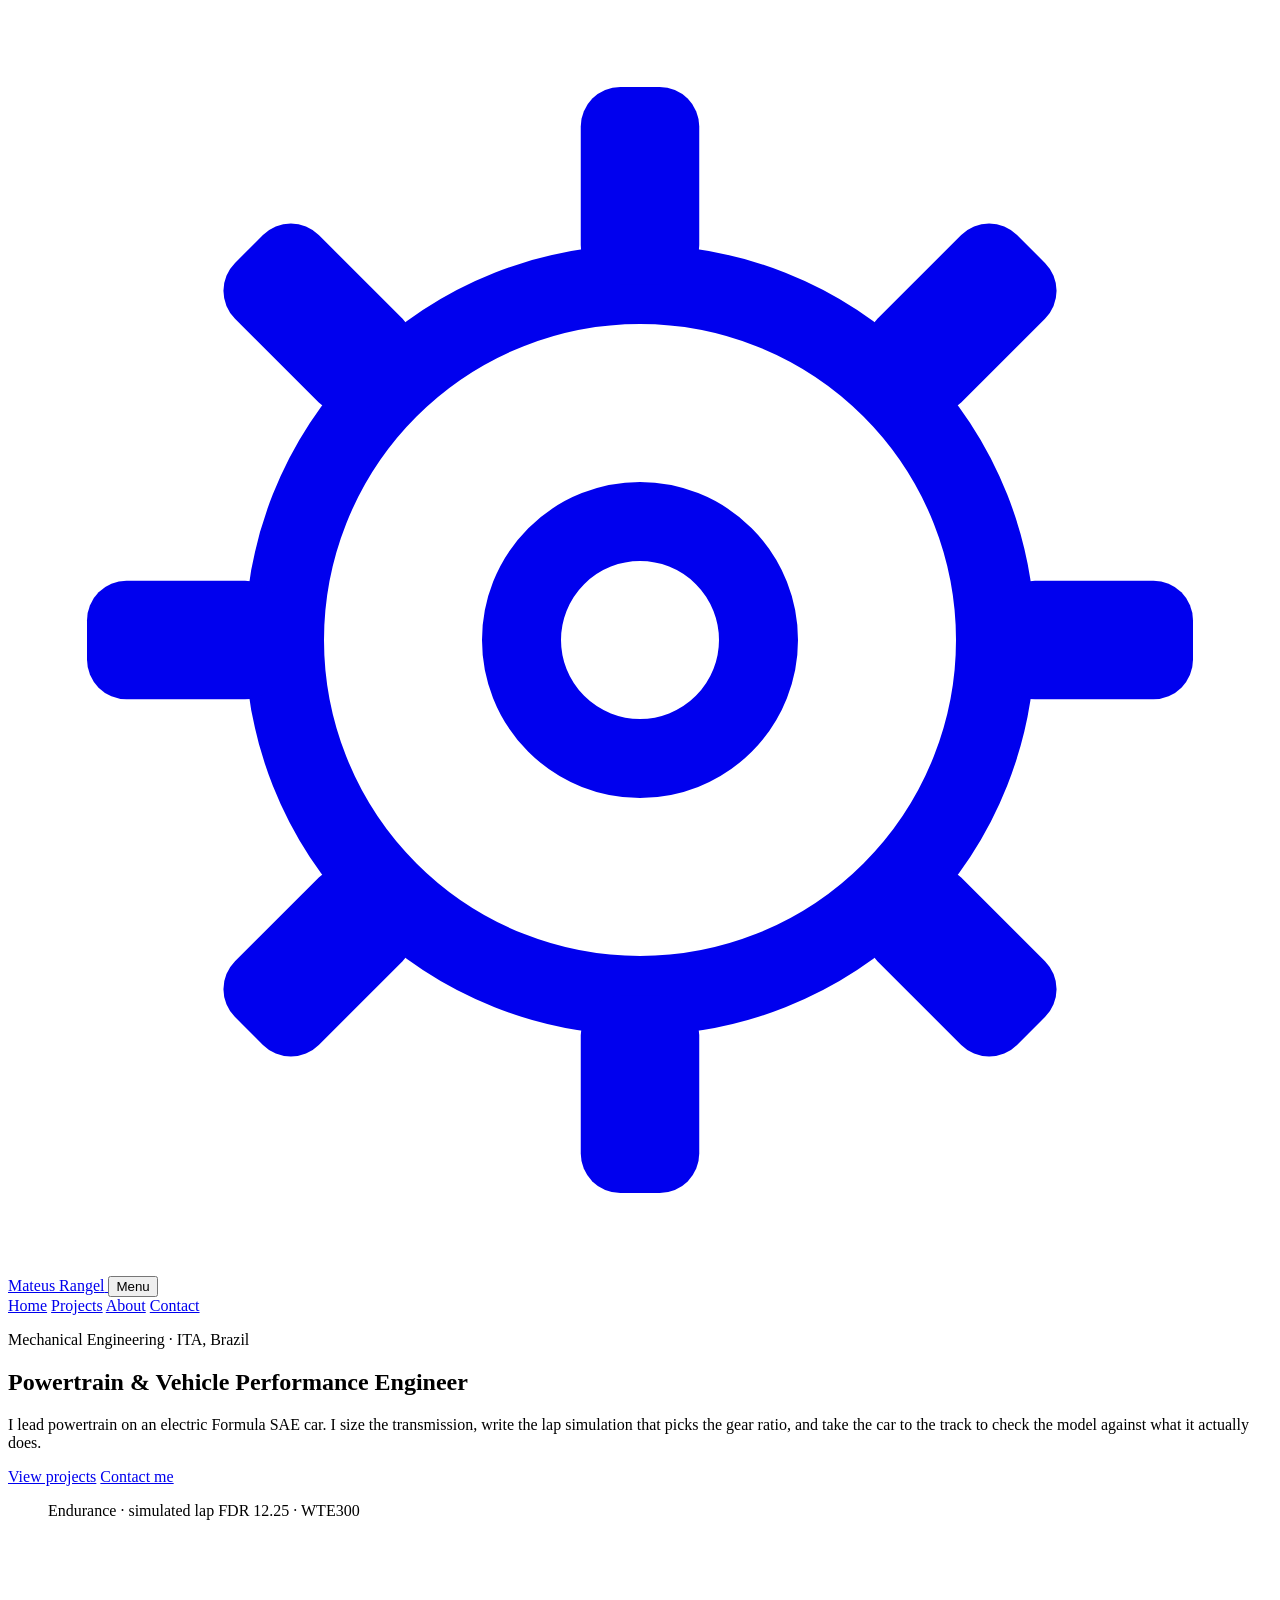
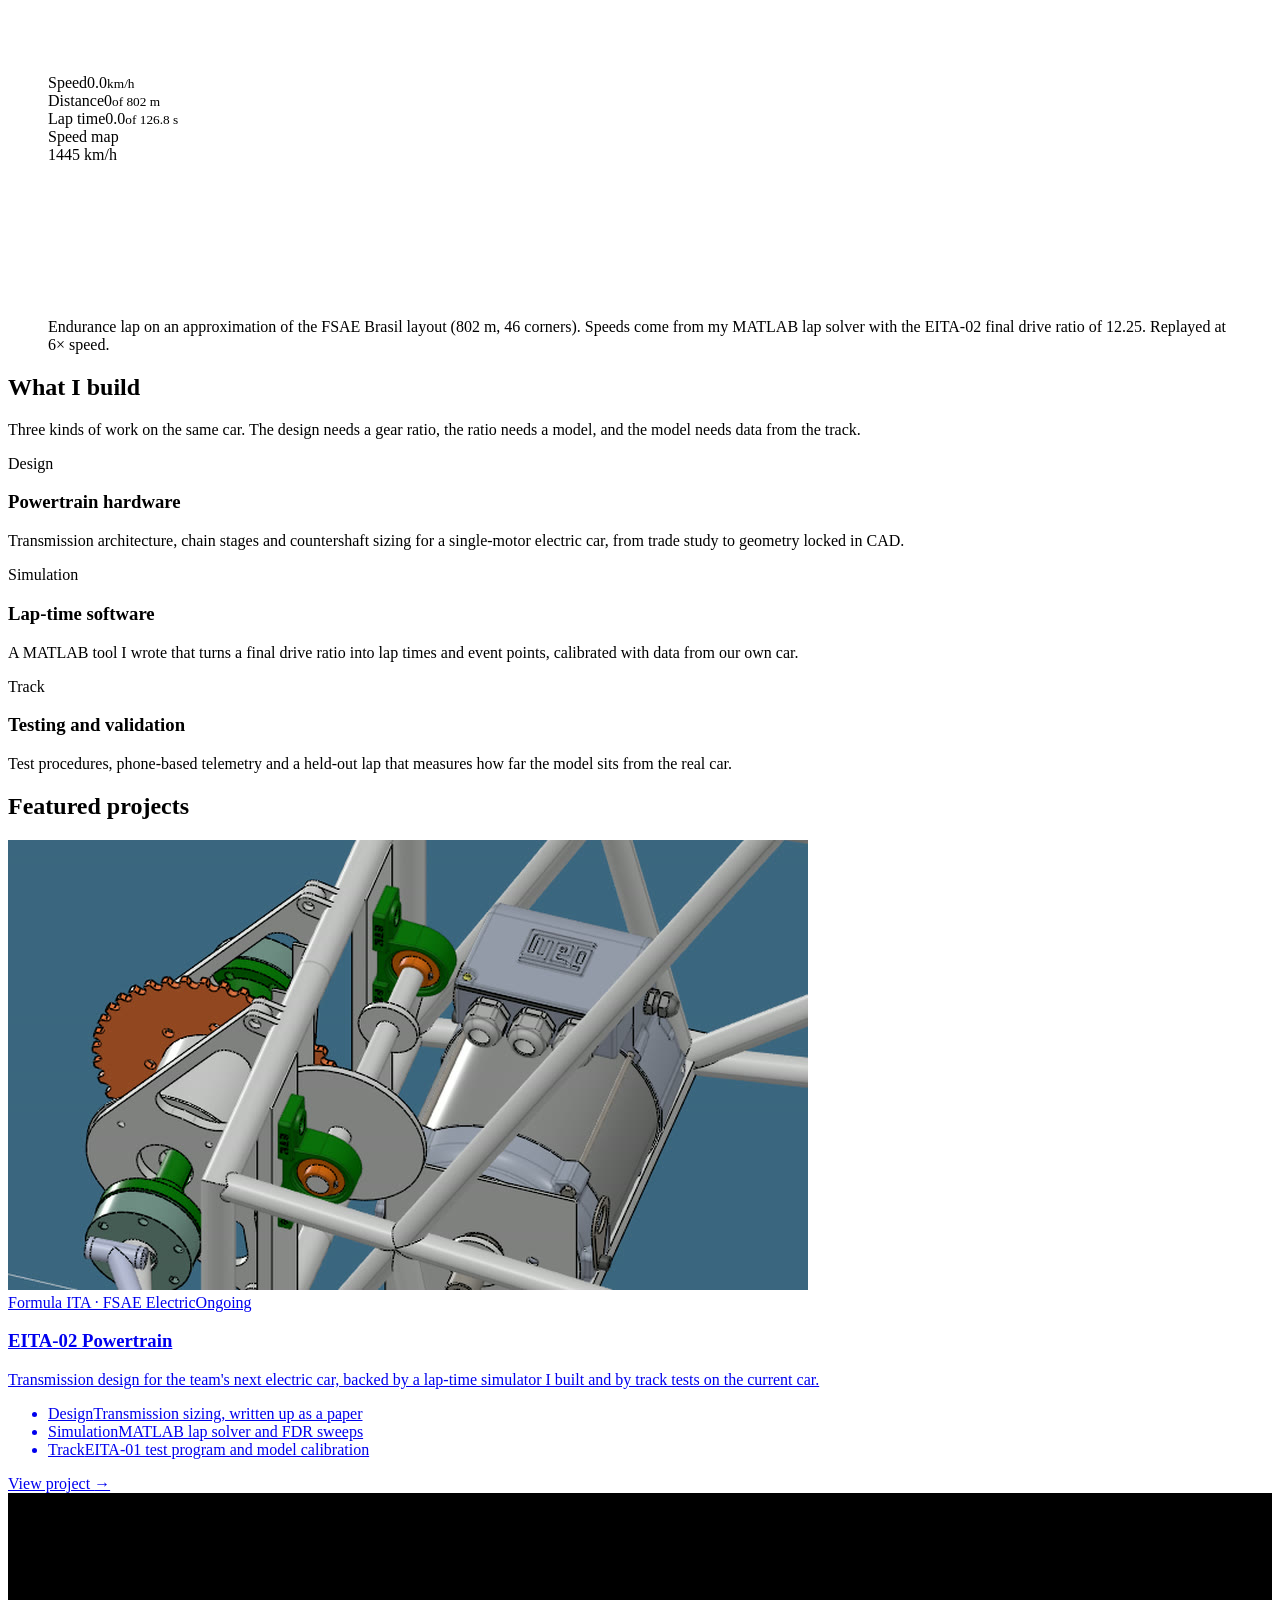
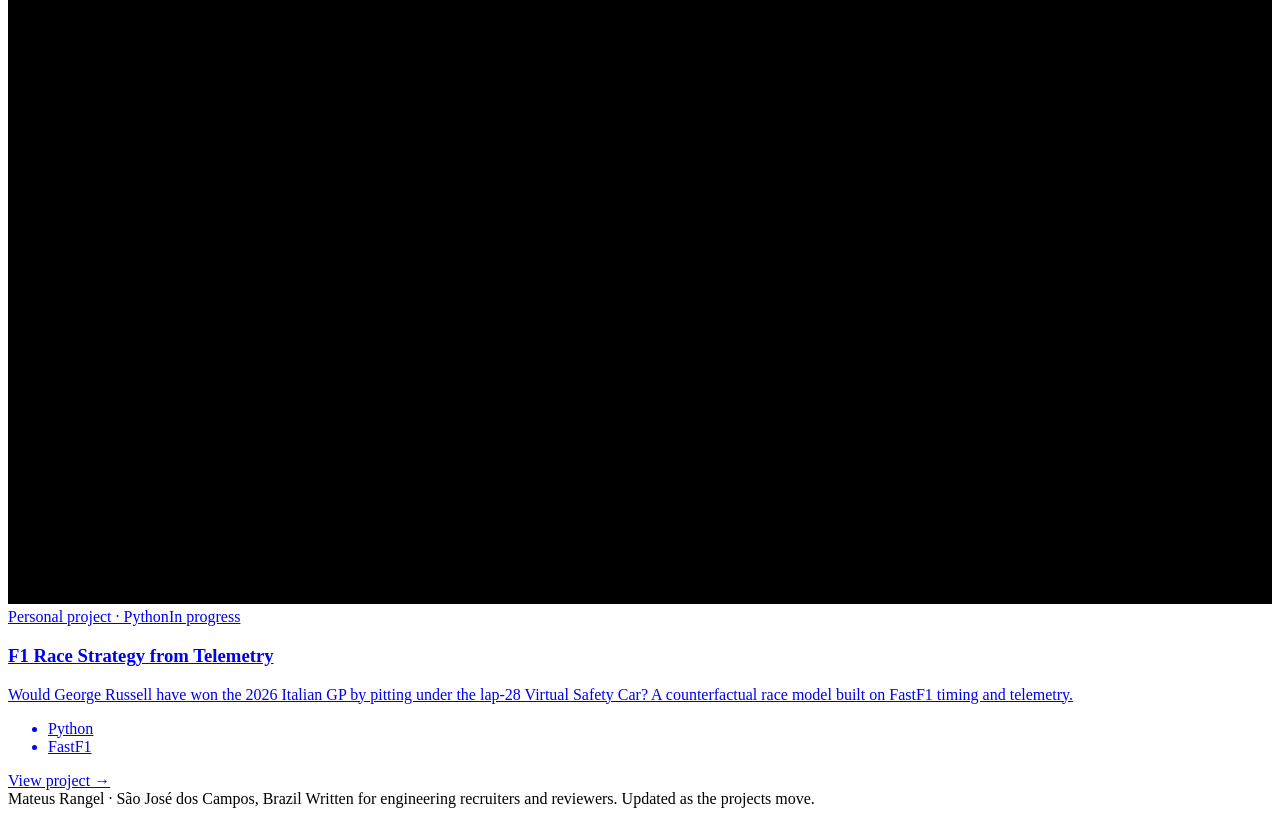
==== index.html @ b2bf868b "Atualiza foto do card do EITA-02 com o CAD de 10/10 Co-Authored-By: Claude Opus 5.5 <noreply@anthrop" ====
<!DOCTYPE html>
<html lang="en">
<head>
  <meta charset="UTF-8">
  <meta name="viewport" content="width=device-width, initial-scale=1, viewport-fit=cover">
  <title>Mateus Rangel Portfolio</title>
  <meta name="description" content="Mateus Rangel, mechanical engineering student at ITA. Powertrain design, lap-time simulation and track testing for Formula SAE Electric.">
  <link rel="preconnect" href="https://fonts.googleapis.com">
  <link rel="preconnect" href="https://fonts.gstatic.com" crossorigin>
  <link rel="stylesheet" href="https://fonts.googleapis.com/css2?family=Archivo:wdth,wght@100..125,400..800&family=JetBrains+Mono:wght@400;500&family=Source+Sans+3:wght@400;600&display=swap">
  <link rel="stylesheet" href="css/style.css">
</head>
<body>
  <header class="site-header">
    <div class="wrap nav">
      <a class="brand" href="index.html" data-nav>
        <svg viewBox="0 0 32 32" aria-hidden="true"><g fill="none" stroke="currentColor" stroke-width="2"><circle cx="16" cy="16" r="9"/><circle cx="16" cy="16" r="3"/></g><g fill="currentColor"><rect x="14.5" y="2" width="3" height="5" rx="1"/><rect x="14.5" y="25" width="3" height="5" rx="1"/><rect x="2" y="14.5" width="5" height="3" rx="1"/><rect x="25" y="14.5" width="5" height="3" rx="1"/><rect x="14.5" y="2" width="3" height="5" rx="1" transform="rotate(45 16 16)"/><rect x="14.5" y="25" width="3" height="5" rx="1" transform="rotate(45 16 16)"/><rect x="2" y="14.5" width="5" height="3" rx="1" transform="rotate(45 16 16)"/><rect x="25" y="14.5" width="5" height="3" rx="1" transform="rotate(45 16 16)"/></g></svg>
        <span>Mateus Rangel</span>
      </a>
      <button class="nav-toggle" type="button" aria-expanded="false" aria-controls="nav-links">Menu</button>
      <nav class="nav-links" id="nav-links" aria-label="Main">
        <a href="index.html" data-nav>Home</a>
        <a href="projects.html" data-nav>Projects</a>
        <a href="about.html" data-nav>About</a>
        <a href="contact.html" data-nav>Contact</a>
      </nav>
    </div>
  </header>

  <main>
    <section class="wrap hero">
      <div class="hero-text">
        <p class="label">Mechanical Engineering · ITA, Brazil</p>
        <h1>Powertrain <span class="amp">&amp;</span> Vehicle Performance Engineer</h1>
        <p class="intro">I lead powertrain on an electric Formula SAE car. I size the transmission, write the lap simulation that picks the gear ratio, and take the car to the track to check the model against what it actually does.</p>
        <div class="hero-actions">
          <a class="btn primary" href="projects.html" data-nav>View projects</a>
          <a class="btn ghost" href="contact.html" data-nav>Contact me</a>
        </div>
      </div>

      <figure class="logger" aria-label="Animated replay of a simulated Endurance lap, track colored by speed">
        <div class="logger-bar">
          <span class="rec">Endurance · simulated lap</span>
          <span>FDR 12.25 · WTE300</span>
        </div>
        <div class="logger-body">
          <div class="map-wrap"><canvas data-track-map></canvas></div>
          <div class="channels">
            <div class="channel"><span class="label">Speed</span><output data-ch="speed">0.0</output><small>km/h</small></div>
            <div class="channel"><span class="label">Distance</span><output data-ch="dist">0</output><small>of 802 m</small></div>
            <div class="channel"><span class="label">Lap time</span><output data-ch="time">0.0</output><small>of 126.8 s</small></div>
            <div class="legend">
              <span class="label">Speed map</span>
              <div class="legend-bar"></div>
              <div class="legend-ends"><span>14</span><span>45 km/h</span></div>
            </div>
          </div>
        </div>
        <div class="trace"><canvas data-trace></canvas></div>
        <figcaption class="logger-caption">Endurance lap on an approximation of the FSAE Brasil layout (802 m, 46 corners). Speeds come from my MATLAB lap solver with the EITA-02 final drive ratio of 12.25. Replayed at 6× speed.</figcaption>
      </figure>
    </section>

    <section class="wrap section" aria-labelledby="build">
      <div class="section-head">
        <h2 id="build">What I build</h2>
        <p class="lead">Three kinds of work on the same car. The design needs a gear ratio, the ratio needs a model, and the model needs data from the track.</p>
      </div>
      <div class="pillars">
        <article class="pillar">
          <span class="label">Design</span>
          <h3>Powertrain hardware</h3>
          <p>Transmission architecture, chain stages and countershaft sizing for a single-motor electric car, from trade study to geometry locked in CAD.</p>
        </article>
        <article class="pillar">
          <span class="label">Simulation</span>
          <h3>Lap-time software</h3>
          <p>A MATLAB tool I wrote that turns a final drive ratio into lap times and event points, calibrated with data from our own car.</p>
        </article>
        <article class="pillar">
          <span class="label">Track</span>
          <h3>Testing and validation</h3>
          <p>Test procedures, phone-based telemetry and a held-out lap that measures how far the model sits from the real car.</p>
        </article>
      </div>
    </section>

    <section class="wrap section" aria-labelledby="featured">
      <div class="section-head">
        <h2 id="featured">Featured projects</h2>
      </div>
      <div class="cards">
        <a class="card" href="project-formula-ita.html" data-nav>
          <div class="card-media"><img src="assets/img/eita02-countershaft-cad-oct.jpg" alt="CATIA model of the EITA-02 rear end: WEG motor, countershaft on pillow-block bearings and differential sprocket inside the frame" width="800" height="450" loading="lazy"></div>
          <div class="card-top"><span class="label">Formula ITA · FSAE Electric</span><span class="status live">Ongoing</span></div>
          <h3>EITA-02 Powertrain</h3>
          <p>Transmission design for the team's next electric car, backed by a lap-time simulator I built and by track tests on the current car.</p>
          <ul class="card-pillars">
            <li><span class="label">Design</span><span>Transmission sizing, written up as a paper</span></li>
            <li><span class="label">Simulation</span><span>MATLAB lap solver and FDR sweeps</span></li>
            <li><span class="label">Track</span><span>EITA-01 test program and model calibration</span></li>
          </ul>
          <span class="card-cta">View project <span aria-hidden="true">→</span></span>
        </a>
        <a class="card" href="project-f1-strategy.html" data-nav>
          <div class="card-media">
          <svg class="gap-chart" viewBox="0 0 400 225" preserveAspectRatio="xMidYMid slice" role="img" aria-label="Gap from Antonelli to Russell by lap at Monza 2026, laps 6 to 53: jumps to 14.3 seconds after the lap-28 VSC stop and falls below zero on lap 50">
            <rect class="bg" width="400" height="225"/>
            <line class="grid" x1="34" x2="388" y1="23.3" y2="23.3"/><line class="grid" x1="34" x2="388" y1="69.5" y2="69.5"/><line class="grid" x1="34" x2="388" y1="115.8" y2="115.8"/>
            <line class="zero" x1="34" x2="388" y1="162" y2="162"/>
            <text x="29" y="26.3" text-anchor="end">+15</text><text x="29" y="72.5" text-anchor="end">+10</text><text x="29" y="118.8" text-anchor="end">+5</text><text x="29" y="165" text-anchor="end">0 s</text>
            <line class="mark" x1="199.7" x2="199.7" y1="14" y2="199"/><line class="mark" x1="365.4" x2="365.4" y1="14" y2="199"/>
            <text class="hl" x="204" y="12">VSC stop L28</text><text class="hl" x="361" y="12" text-anchor="end">Pass L50</text>
            <path class="series" d="M34.0,119.9 L41.5,119.3 L49.1,117.4 L56.6,124.3 L64.1,123.9 L71.7,128.8 L79.2,143.9 L86.7,150.1 L94.3,156.8 L101.8,153.6 L109.3,154.8 L116.9,158.3 L124.4,166.9 L131.9,167.5 L139.4,167.7 L147.0,167.1 L154.5,166.7 L162.0,158.8 L169.6,155.5 L177.1,156.1 L184.6,157.0 L192.2,156.8 L199.7,129.4 L207.2,29.8 L214.8,39.7 L222.3,46.7 L229.8,52.8 L237.4,56.8 L244.9,63.7 L252.4,71.8 L260.0,76.7 L267.5,84.8 L275.0,89.7 L282.6,92.4 L290.1,96.9 L297.6,103.8 L305.1,111.1 L312.7,118.4 L320.2,125.6 L327.7,136.2 L335.3,146.4 L342.8,153.2 L350.3,159.7 L357.9,154.1 L365.4,173.3 L372.9,173.3 L380.5,179.5 L388.0,197.8"/>
            <circle class="dot" cx="207.2" cy="29.8" r="3"/><circle class="dot" cx="365.4" cy="173.3" r="3"/>
            <text x="34" y="216">Lap 6</text><text x="388" y="216" text-anchor="end">Lap 53</text><text x="211" y="216">Antonelli gap to Russell</text>
          </svg>
        </div>
          <div class="card-top"><span class="label">Personal project · Python</span><span class="status live">In progress</span></div>
          <h3>F1 Race Strategy from Telemetry</h3>
          <p>Would George Russell have won the 2026 Italian GP by pitting under the lap-28 Virtual Safety Car? A counterfactual race model built on FastF1 timing and telemetry.</p>
          <ul class="chips" aria-label="Tools">
            <li>Python</li><li>FastF1</li>
          </ul>
          <span class="card-cta">View project <span aria-hidden="true">→</span></span>
        </a>
      </div>
    </section>
  </main>

  <footer class="site-footer">
    <div class="wrap">
      <span>Mateus Rangel · São José dos Campos, Brazil</span>
      <span>Written for engineering recruiters and reviewers. Updated as the projects move.</span>
    </div>
  </footer>

  <script src="js/site.js"></script>
  <script src="js/track-data.js"></script>
  <script src="js/track.js"></script>
</body>
</html>
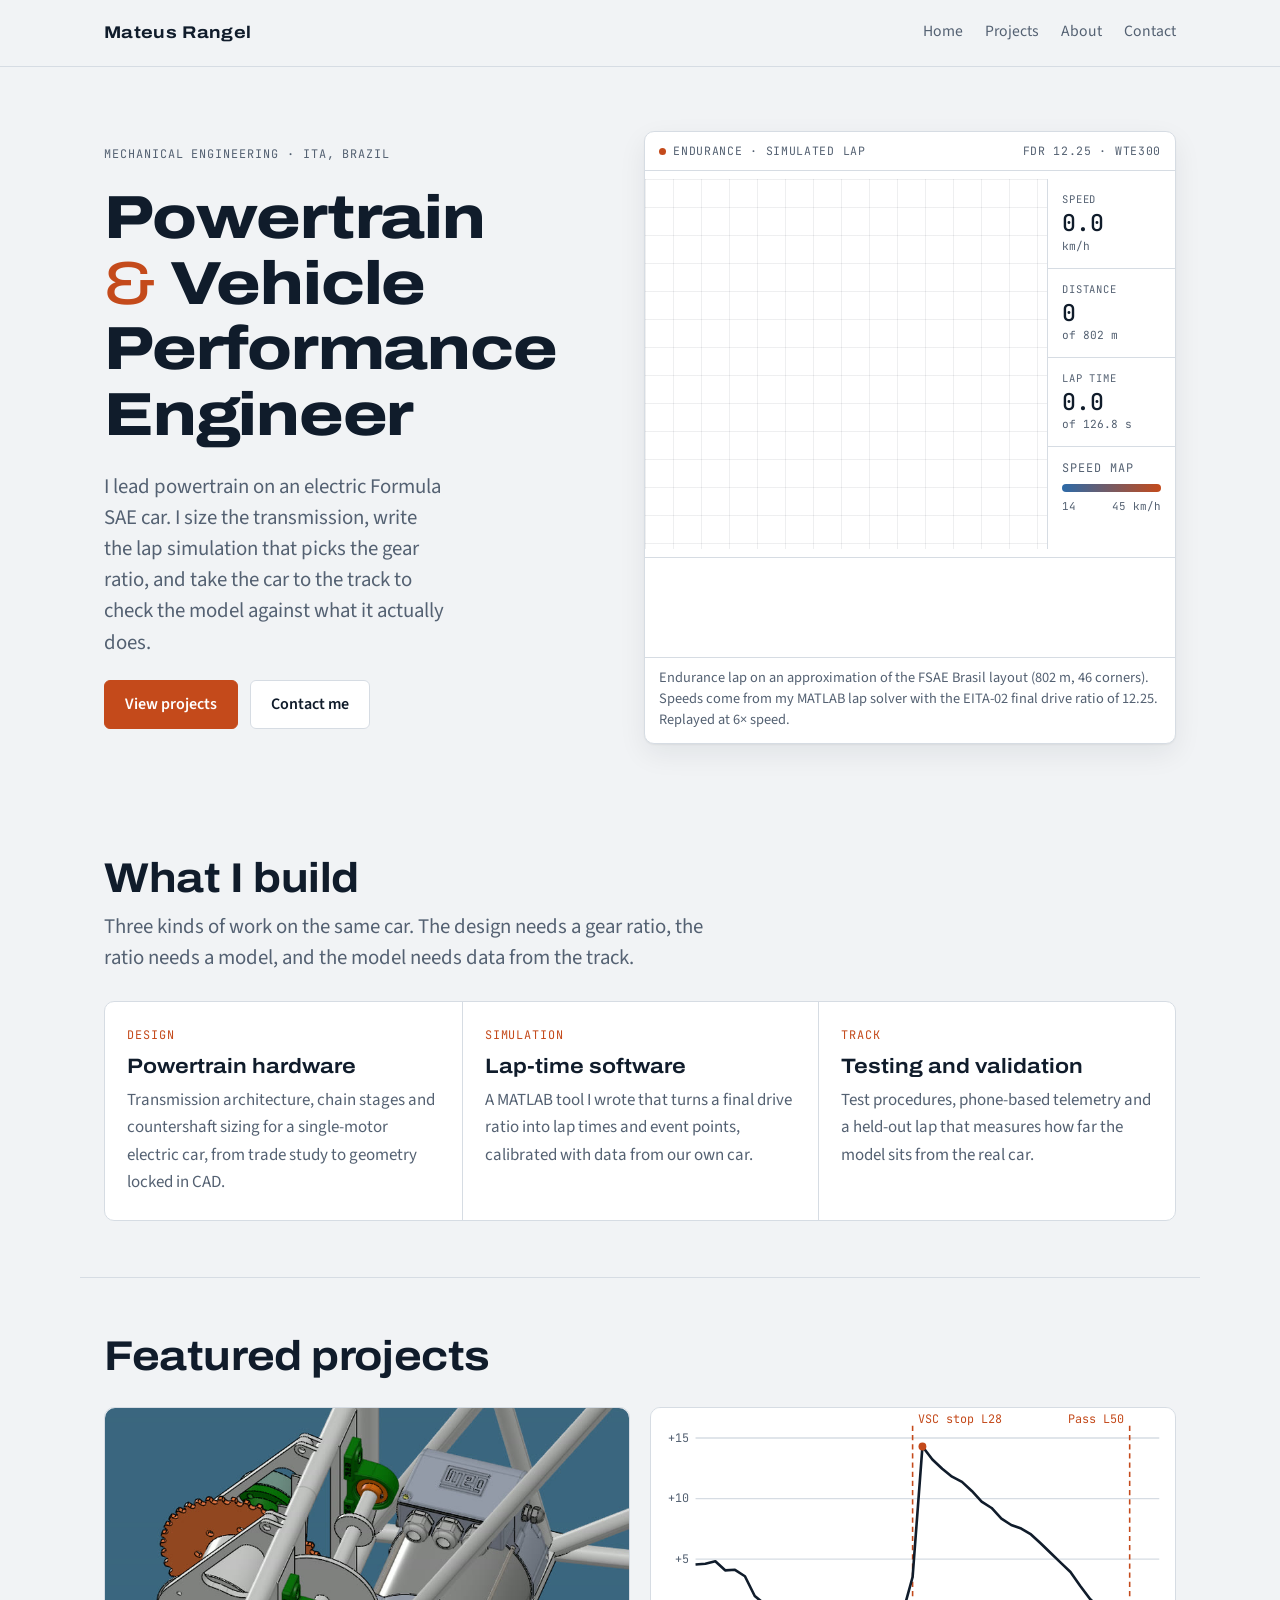
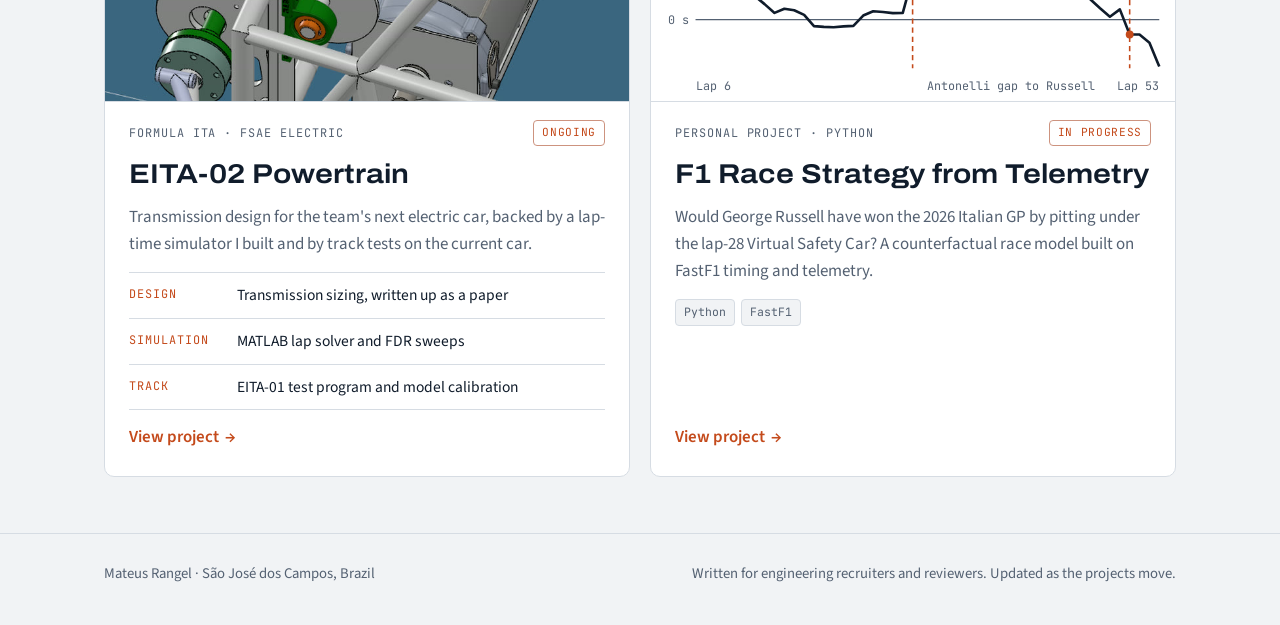
==== commit 41fef6cf: "Página da capitania e FSAE Brasil 2025, gráficos refeitos e nome sem ícone - Novo card e página proj" ====
--- a/index.html
+++ b/index.html
@@ -14,7 +14,6 @@
   <header class="site-header">
     <div class="wrap nav">
       <a class="brand" href="index.html" data-nav>
-        <svg viewBox="0 0 32 32" aria-hidden="true"><g fill="none" stroke="currentColor" stroke-width="2"><circle cx="16" cy="16" r="9"/><circle cx="16" cy="16" r="3"/></g><g fill="currentColor"><rect x="14.5" y="2" width="3" height="5" rx="1"/><rect x="14.5" y="25" width="3" height="5" rx="1"/><rect x="2" y="14.5" width="5" height="3" rx="1"/><rect x="25" y="14.5" width="5" height="3" rx="1"/><rect x="14.5" y="2" width="3" height="5" rx="1" transform="rotate(45 16 16)"/><rect x="14.5" y="25" width="3" height="5" rx="1" transform="rotate(45 16 16)"/><rect x="2" y="14.5" width="5" height="3" rx="1" transform="rotate(45 16 16)"/><rect x="25" y="14.5" width="5" height="3" rx="1" transform="rotate(45 16 16)"/></g></svg>
         <span>Mateus Rangel</span>
       </a>
       <button class="nav-toggle" type="button" aria-expanded="false" aria-controls="nav-links">Menu</button>
--- a/css/style.css
+++ b/css/style.css
@@ -0,0 +1,333 @@
+/* Layout: a data-logger sheet. Quiet paper and ink everywhere, one live telemetry
+   panel in the hero, and project pages split into three engineering pillars. */
+:root {
+  --paper: #f1f3f5;
+  --surface: #ffffff;
+  --ink: #101c2b;
+  --muted: #546172;
+  --line: #d6dce3;
+  --accent: #c44a1b;      /* torque orange: buttons, links, fast end of the speed map */
+  --accent-ink: #ffffff;
+  --slow: #2c6aa8;        /* slow end of the speed map */
+  --grid: rgba(16, 28, 43, 0.07);
+  --shadow: 0 1px 2px rgba(16, 28, 43, 0.06), 0 10px 28px rgba(16, 28, 43, 0.07);
+
+  --font-display: "Archivo", "Arial Narrow", "Helvetica Neue", Arial, sans-serif;
+  --font-body: "Source Sans 3", "Segoe UI", "Helvetica Neue", Arial, sans-serif;
+  --font-mono: "JetBrains Mono", "Cascadia Mono", Consolas, "Courier New", monospace;
+
+  --step--1: 0.84rem;
+  --step-0: 1.06rem;
+  --step-1: 1.3rem;
+  --step-2: 1.7rem;
+  --step-3: clamp(2rem, 3.4vw, 2.6rem);
+  --step-4: clamp(2.4rem, 5vw, 3.8rem);
+
+  --max: 1120px;
+  --radius: 10px;
+}
+@media (prefers-color-scheme: dark) {
+  :root:not([data-theme="light"]) {
+    --paper: #0c121a;
+    --surface: #131c27;
+    --ink: #e4ebf2;
+    --muted: #93a1b2;
+    --line: #243142;
+    --accent: #ff7d44;
+    --accent-ink: #1a0d06;
+    --slow: #5b9fe3;
+    --grid: rgba(228, 235, 242, 0.06);
+    --shadow: 0 1px 2px rgba(0, 0, 0, 0.3), 0 10px 28px rgba(0, 0, 0, 0.35);
+    color-scheme: dark;
+  }
+}
+:root[data-theme="dark"] {
+  --paper: #0c121a;
+  --surface: #131c27;
+  --ink: #e4ebf2;
+  --muted: #93a1b2;
+  --line: #243142;
+  --accent: #ff7d44;
+  --accent-ink: #1a0d06;
+  --slow: #5b9fe3;
+  --grid: rgba(228, 235, 242, 0.06);
+  --shadow: 0 1px 2px rgba(0, 0, 0, 0.3), 0 10px 28px rgba(0, 0, 0, 0.35);
+  color-scheme: dark;
+}
+
+*, *::before, *::after { box-sizing: border-box; }
+html { scroll-behavior: smooth; }
+body {
+  margin: 0;
+  background: var(--paper);
+  color: var(--ink);
+  font-family: var(--font-body);
+  font-size: var(--step-0);
+  line-height: 1.6;
+  animation: page-in 260ms ease both;
+}
+body.page-exit { opacity: 0; transition: opacity 160ms ease; }
+@keyframes page-in { from { opacity: 0.4; } to { opacity: 1; } }
+
+img { max-width: 100%; display: block; height: auto; }
+a { color: inherit; }
+h1, h2, h3 {
+  font-family: var(--font-display);
+  font-stretch: 112%;
+  line-height: 1.08;
+  margin: 0;
+  text-wrap: balance;
+}
+h2 { font-size: var(--step-3); font-weight: 700; letter-spacing: -0.01em; }
+h3 { font-size: var(--step-1); font-weight: 650; }
+p { margin: 0; }
+:focus-visible { outline: 2px solid var(--accent); outline-offset: 3px; border-radius: 4px; }
+
+.wrap { width: 100%; max-width: var(--max); margin-inline: auto; padding-inline: 24px; }
+@media (max-width: 520px) { .wrap { padding-inline: 16px; } }
+
+.label {
+  font-family: var(--font-mono);
+  font-size: 0.74rem;
+  letter-spacing: 0.08em;
+  text-transform: uppercase;
+  color: var(--muted);
+}
+.lead { color: var(--muted); font-size: var(--step-1); line-height: 1.5; max-width: 62ch; }
+.num { font-variant-numeric: tabular-nums; }
+
+/* Header */
+.site-header {
+  position: sticky;
+  top: env(safe-area-inset-top, 0px);
+  z-index: 20;
+  background: color-mix(in srgb, var(--paper) 88%, transparent);
+  backdrop-filter: blur(10px);
+  border-bottom: 1px solid var(--line);
+}
+.nav { display: flex; align-items: center; justify-content: space-between; gap: 16px; min-height: 66px; }
+.brand { display: inline-flex; align-items: center; gap: 10px; text-decoration: none; font-family: var(--font-display); font-stretch: 115%; font-weight: 700; letter-spacing: 0.02em; }
+.nav-links { display: flex; gap: 22px; font-size: 0.98rem; }
+.nav-links a { text-decoration: none; color: var(--muted); padding-block: 6px; border-bottom: 2px solid transparent; transition: color 150ms ease, border-color 150ms ease; }
+.nav-links a:hover, .nav-links a[aria-current="page"] { color: var(--ink); border-bottom-color: var(--accent); }
+.nav-toggle { display: none; font: inherit; font-family: var(--font-mono); font-size: 0.8rem; text-transform: uppercase; letter-spacing: 0.08em; background: none; color: var(--ink); border: 1px solid var(--line); border-radius: 6px; padding: 6px 12px; cursor: pointer; }
+@media (max-width: 680px) {
+  .nav-toggle { display: inline-block; }
+  .nav-links { display: none; position: absolute; left: 0; right: 0; top: 100%; flex-direction: column; gap: 0; background: var(--surface); border-bottom: 1px solid var(--line); padding: 8px 16px 14px; }
+  .nav-links.open { display: flex; }
+  .nav-links a { padding-block: 10px; }
+}
+
+/* Buttons */
+.btn {
+  display: inline-flex; align-items: center; gap: 8px;
+  padding: 11px 20px; border-radius: 6px;
+  font-weight: 600; text-decoration: none; font-size: 1rem;
+  border: 1px solid var(--accent);
+  transition: transform 160ms ease, background 160ms ease, color 160ms ease;
+}
+.btn.primary { background: var(--accent); color: var(--accent-ink); }
+.btn.ghost { color: var(--ink); border-color: var(--line); background: var(--surface); }
+.btn:hover { transform: translateY(-1px); }
+.btn.ghost:hover { border-color: var(--accent); }
+
+/* Hero */
+.hero { display: grid; grid-template-columns: minmax(0, 1fr) minmax(0, 1.08fr); gap: 48px; align-items: center; padding-block: 64px 56px; }
+.hero-text { display: grid; gap: 22px; min-width: 0; }
+.hero h1 { font-size: var(--step-4); font-weight: 800; font-stretch: 118%; letter-spacing: -0.02em; }
+.hero h1 .amp { color: var(--accent); font-weight: 500; }
+.hero p.intro { color: var(--muted); font-size: var(--step-1); line-height: 1.5; max-width: 34ch; }
+.hero-actions { display: flex; flex-wrap: wrap; gap: 12px; }
+@media (max-width: 900px) { .hero { grid-template-columns: minmax(0, 1fr); gap: 36px; padding-block: 40px; } .hero p.intro { max-width: 52ch; } }
+
+/* Telemetry panel */
+.logger { background: var(--surface); border: 1px solid var(--line); border-radius: var(--radius); box-shadow: var(--shadow); overflow: hidden; min-width: 0; }
+.logger-bar { display: flex; justify-content: space-between; align-items: center; gap: 12px; padding: 10px 14px; border-bottom: 1px solid var(--line); font-family: var(--font-mono); font-size: 0.72rem; letter-spacing: 0.06em; text-transform: uppercase; color: var(--muted); flex-wrap: wrap; }
+.rec { display: inline-flex; align-items: center; gap: 7px; }
+.rec::before { content: ""; width: 7px; height: 7px; border-radius: 50%; background: var(--accent); animation: blink 1.4s steps(2, start) infinite; }
+@keyframes blink { to { visibility: hidden; } }
+.logger-body { display: grid; grid-template-columns: minmax(0, 1fr) 128px; }
+.map-wrap { position: relative; aspect-ratio: 1 / 0.92; max-width: 100%; background-image: linear-gradient(var(--grid) 1px, transparent 1px), linear-gradient(90deg, var(--grid) 1px, transparent 1px); background-size: 28px 28px; }
+.map-wrap canvas { position: absolute; inset: 0; width: 100%; height: 100%; }
+.channels { border-left: 1px solid var(--line); display: grid; align-content: start; }
+.channel { padding: 12px 14px; border-bottom: 1px solid var(--line); display: grid; gap: 2px; }
+.channel .label { font-size: 0.66rem; }
+.channel output { font-family: var(--font-mono); font-size: 1.45rem; font-weight: 500; font-variant-numeric: tabular-nums; line-height: 1.1; }
+.channel small { font-family: var(--font-mono); font-size: 0.7rem; color: var(--muted); }
+.legend { padding: 12px 14px; display: grid; gap: 6px; }
+.legend-bar { height: 8px; border-radius: 4px; background: linear-gradient(90deg, var(--slow), var(--accent)); }
+.legend-ends { display: flex; justify-content: space-between; font-family: var(--font-mono); font-size: 0.68rem; color: var(--muted); font-variant-numeric: tabular-nums; }
+.trace { border-top: 1px solid var(--line); height: 92px; position: relative; }
+.trace canvas { position: absolute; inset: 0; width: 100%; height: 100%; }
+.logger-caption { padding: 10px 14px 12px; border-top: 1px solid var(--line); font-size: 0.9rem; color: var(--muted); line-height: 1.45; }
+@media (max-width: 520px) {
+  .logger-body { grid-template-columns: minmax(0, 1fr); }
+  .channels { border-left: 0; border-top: 1px solid var(--line); grid-template-columns: repeat(3, minmax(0, 1fr)); }
+  .channel { border-bottom: 0; border-right: 1px solid var(--line); padding: 10px; }
+  .channel output { font-size: 1.15rem; }
+  .legend { grid-column: 1 / -1; border-top: 1px solid var(--line); }
+}
+
+/* Sections */
+.section { padding-block: 56px; display: grid; gap: 28px; }
+.section + .section { border-top: 1px solid var(--line); }
+.section-head { display: grid; gap: 10px; }
+
+/* Pillars ("What I build") */
+.pillars { display: grid; grid-template-columns: repeat(3, minmax(0, 1fr)); gap: 0; border: 1px solid var(--line); border-radius: var(--radius); background: var(--surface); }
+.pillar { padding: 24px 22px; display: grid; gap: 10px; align-content: start; min-width: 0; }
+.pillar + .pillar { border-left: 1px solid var(--line); }
+.pillar .label { color: var(--accent); }
+.pillar p { color: var(--muted); }
+@media (max-width: 820px) { .pillars { grid-template-columns: minmax(0, 1fr); } .pillar + .pillar { border-left: 0; border-top: 1px solid var(--line); } }
+
+/* Project cards */
+.cards { display: grid; grid-template-columns: repeat(2, minmax(0, 1fr)); gap: 20px; }
+@media (max-width: 820px) { .cards { grid-template-columns: minmax(0, 1fr); } }
+.card {
+  display: flex; flex-direction: column; gap: 14px;
+  padding: 24px; border: 1px solid var(--line); border-radius: var(--radius);
+  background: var(--surface); text-decoration: none; color: inherit; min-width: 0;
+  transition: transform 200ms ease, box-shadow 200ms ease, border-color 200ms ease;
+}
+.card:hover { transform: translateY(-3px); box-shadow: var(--shadow); border-color: color-mix(in srgb, var(--accent) 45%, var(--line)); }
+.card-top { display: flex; justify-content: space-between; align-items: center; gap: 12px; flex-wrap: wrap; }
+.status { font-family: var(--font-mono); font-size: 0.7rem; letter-spacing: 0.06em; text-transform: uppercase; padding: 3px 8px; border-radius: 4px; border: 1px solid var(--line); color: var(--muted); }
+.status.live { color: var(--accent); border-color: color-mix(in srgb, var(--accent) 50%, var(--line)); }
+.card h3 { font-size: var(--step-2); }
+.card > p { color: var(--muted); }
+.card-pillars { list-style: none; margin: 0; padding: 0; display: grid; gap: 0; border-top: 1px solid var(--line); }
+.card-pillars li { display: grid; grid-template-columns: 96px minmax(0, 1fr); gap: 12px; padding-block: 10px; border-bottom: 1px solid var(--line); font-size: 0.97rem; }
+.card-pillars .label { color: var(--accent); padding-top: 2px; }
+.card-media { margin: -24px -24px 4px; aspect-ratio: 16 / 9; max-width: none; overflow: hidden; border-bottom: 1px solid var(--line); border-radius: var(--radius) var(--radius) 0 0; background: var(--paper); }
+.card-media img, .card-media svg { width: 100%; height: 100%; object-fit: cover; display: block; transition: transform 300ms ease; }
+.card:hover .card-media img { transform: scale(1.03); }
+.card-cta { margin-top: auto; font-weight: 600; color: var(--accent); display: inline-flex; gap: 6px; align-items: center; }
+.card-cta span { transition: transform 160ms ease; }
+.card:hover .card-cta span { transform: translateX(4px); }
+.chips { display: flex; flex-wrap: wrap; gap: 6px; list-style: none; margin: 0; padding: 0; }
+.chips li { font-family: var(--font-mono); font-size: 0.72rem; padding: 3px 8px; border-radius: 4px; background: var(--paper); border: 1px solid var(--line); color: var(--muted); }
+
+/* Gap chart (F1 project) */
+.gap-chart .grid { stroke: var(--line); stroke-width: 1; }
+.gap-chart .zero { stroke: var(--muted); stroke-width: 1; }
+.gap-chart .mark { stroke: var(--accent); stroke-width: 1.2; stroke-dasharray: 4 3; }
+.gap-chart .series { fill: none; stroke: var(--ink); stroke-width: 2; stroke-linejoin: round; }
+.gap-chart .dot { fill: var(--accent); }
+.gap-chart text { fill: var(--muted); font-family: var(--font-mono); font-size: 9px; }
+.gap-chart text.hl { fill: var(--accent); }
+.gap-chart .bg { fill: var(--surface); }
+
+/* Project detail */
+.p-banner { padding-block: 56px 40px; display: grid; gap: 18px; border-bottom: 1px solid var(--line); }
+.p-banner h1 { font-size: clamp(2.1rem, 4.6vw, 3.4rem); font-weight: 800; letter-spacing: -0.015em; max-width: 22ch; }
+.p-banner .lead { max-width: 64ch; }
+.facts { display: flex; flex-wrap: wrap; gap: 10px 28px; }
+.facts div { display: grid; gap: 0; }
+.facts dt { font-family: var(--font-mono); font-size: 0.7rem; text-transform: uppercase; letter-spacing: 0.08em; color: var(--muted); }
+.facts dd { margin: 0; font-weight: 600; }
+.facts dl, dl.facts { margin: 0; }
+
+.meta { display: grid; grid-template-columns: repeat(3, minmax(0, 1fr)); gap: 0; border: 1px solid var(--line); border-radius: var(--radius); background: var(--surface); }
+.meta > div { padding: 20px; display: grid; gap: 8px; align-content: start; min-width: 0; }
+.meta > div + div { border-left: 1px solid var(--line); }
+.meta p { color: var(--muted); font-size: 1rem; }
+@media (max-width: 820px) { .meta { grid-template-columns: minmax(0, 1fr); } .meta > div + div { border-left: 0; border-top: 1px solid var(--line); } }
+
+.pillar-nav { display: grid; grid-template-columns: repeat(3, minmax(0, 1fr)); gap: 12px; }
+.pillar-nav a { display: grid; gap: 4px; padding: 16px 18px; border: 1px solid var(--line); border-radius: var(--radius); text-decoration: none; background: var(--surface); transition: border-color 160ms ease, transform 160ms ease; min-width: 0; }
+.pillar-nav a:hover { border-color: var(--accent); transform: translateY(-2px); }
+.pillar-nav strong { font-family: var(--font-display); font-stretch: 110%; font-size: 1.12rem; }
+.pillar-nav span:last-child { color: var(--muted); font-size: 0.94rem; }
+.pillar-nav .label { color: var(--accent); }
+@media (max-width: 820px) { .pillar-nav { grid-template-columns: minmax(0, 1fr); } }
+
+.pillar-section { padding-block: 56px; display: grid; gap: 26px; border-top: 1px solid var(--line); scroll-margin-top: 80px; }
+.pillar-head { display: grid; gap: 10px; }
+.pillar-head .label { color: var(--accent); }
+.prose { display: grid; gap: 14px; }
+.prose p { color: var(--ink); }
+
+.stats { display: grid; grid-template-columns: repeat(auto-fit, minmax(170px, 1fr)); gap: 0; border: 1px solid var(--line); border-radius: var(--radius); background: var(--surface); overflow: hidden; }
+.stat { padding: 16px 18px; display: grid; gap: 4px; border-right: 1px solid var(--line); border-bottom: 1px solid var(--line); margin: 0 -1px -1px 0; }
+.stat b { font-family: var(--font-mono); font-weight: 500; font-size: 1.55rem; font-variant-numeric: tabular-nums; line-height: 1.15; }
+.stat span { color: var(--muted); font-size: 0.92rem; line-height: 1.35; }
+
+.two-col { display: grid; grid-template-columns: minmax(0, 1fr) minmax(0, 1fr); gap: 24px; align-items: start; }
+@media (max-width: 860px) { .two-col { grid-template-columns: minmax(0, 1fr); } }
+
+figure { margin: 0; display: grid; gap: 8px; min-width: 0; }
+figure .frame { border: 1px solid var(--line); border-radius: var(--radius); background: var(--surface); overflow: hidden; }
+figcaption { font-size: 0.9rem; color: var(--muted); line-height: 1.45; }
+.chart-box { position: relative; height: clamp(280px, 34vw, 360px); }
+.chart-box canvas { position: absolute; inset: 0; width: 100%; height: 100%; cursor: crosshair; }
+.chart-tip { position: absolute; top: 0; left: 0; pointer-events: none; padding: 6px 10px; border: 1px solid var(--line); border-radius: 6px; background: var(--surface); box-shadow: var(--shadow); font-family: var(--font-mono); font-size: 0.78rem; line-height: 1.35; color: var(--ink); white-space: nowrap; font-variant-numeric: tabular-nums; }
+.chart-tip span { color: var(--muted); }
+.diagram svg { width: 100%; height: auto; display: block; }
+
+.table-wrap { overflow-x: auto; border: 1px solid var(--line); border-radius: var(--radius); background: var(--surface); }
+table { border-collapse: collapse; width: 100%; min-width: 620px; font-size: 0.95rem; }
+th, td { text-align: left; padding: 10px 14px; border-bottom: 1px solid var(--line); vertical-align: top; }
+th { font-family: var(--font-mono); font-size: 0.7rem; font-weight: 500; text-transform: uppercase; letter-spacing: 0.06em; color: var(--muted); }
+td.n { font-variant-numeric: tabular-nums; font-family: var(--font-mono); font-size: 0.88rem; }
+tr:last-child td { border-bottom: 0; }
+tr.hl td { background: color-mix(in srgb, var(--accent) 9%, transparent); }
+
+details.tech { border: 1px solid var(--line); border-radius: var(--radius); background: var(--surface); }
+details.tech + details.tech { margin-top: -14px; }
+details.tech summary { cursor: pointer; padding: 16px 20px; font-weight: 600; font-size: 1.05rem; list-style: none; display: flex; justify-content: space-between; gap: 16px; align-items: center; }
+details.tech summary::-webkit-details-marker { display: none; }
+details.tech summary::after { content: "+"; font-family: var(--font-mono); font-weight: 400; color: var(--accent); font-size: 1.2rem; transition: transform 160ms ease; }
+details.tech[open] summary::after { transform: rotate(45deg); }
+details.tech .body { padding: 0 20px 20px; display: grid; gap: 12px; color: var(--ink); }
+details.tech .body ul { margin: 0; padding-left: 1.1em; display: grid; gap: 6px; }
+.formula { font-family: var(--font-mono); font-size: 0.92rem; background: var(--paper); border: 1px solid var(--line); border-radius: 6px; padding: 10px 14px; overflow-x: auto; white-space: nowrap; }
+
+.method { list-style: none; margin: 0; padding: 0; display: flex; flex-wrap: wrap; gap: 8px; align-items: center; }
+.method li { font-family: var(--font-mono); font-size: 0.8rem; padding: 6px 10px; border: 1px solid var(--line); border-radius: 6px; background: var(--surface); }
+.method li.sep { border: 0; background: none; padding: 0; color: var(--accent); }
+
+.callout { border-left: 3px solid var(--accent); padding: 4px 0 4px 16px; color: var(--ink); font-size: var(--step-1); line-height: 1.5; }
+.tl-item h3 + p { margin-top: 6px; color: var(--muted); }
+
+/* About */
+.timeline { display: grid; gap: 0; border-top: 1px solid var(--line); }
+.tl-item { display: grid; grid-template-columns: 150px minmax(0, 1fr); gap: 24px; padding-block: 20px; border-bottom: 1px solid var(--line); }
+.tl-item .when { font-family: var(--font-mono); font-size: 0.82rem; color: var(--muted); padding-top: 3px; font-variant-numeric: tabular-nums; }
+.tl-item h3 { font-size: 1.15rem; }
+.tl-item .org { color: var(--accent); font-weight: 600; font-size: 0.98rem; }
+.tl-item ul { margin: 8px 0 0; padding-left: 1.1em; color: var(--muted); display: grid; gap: 4px; }
+@media (max-width: 620px) { .tl-item { grid-template-columns: minmax(0, 1fr); gap: 6px; } }
+/* Skills: one column per group, items stacked one under the other */
+.skills { display: grid; grid-template-columns: repeat(4, minmax(0, 1fr)); gap: 32px; }
+@media (max-width: 900px) { .skills { grid-template-columns: repeat(2, minmax(0, 1fr)); } }
+@media (max-width: 520px) { .skills { grid-template-columns: minmax(0, 1fr); gap: 24px; } }
+.skill-group { display: grid; gap: 10px; align-content: start; min-width: 0; }
+.skill-group .label { color: var(--accent); padding-bottom: 8px; border-bottom: 1px solid var(--line); }
+.skill-group ul { list-style: none; margin: 0; padding: 0; display: grid; gap: 8px; }
+.skill-group li { line-height: 1.35; }
+
+/* Contact */
+.contact-grid { display: grid; grid-template-columns: repeat(2, minmax(0, 1fr)); gap: 16px; }
+@media (max-width: 700px) { .contact-grid { grid-template-columns: minmax(0, 1fr); } }
+.contact-item { padding: 22px; border: 1px solid var(--line); border-radius: var(--radius); background: var(--surface); display: grid; gap: 10px; min-width: 0; }
+.contact-item .value { font-family: var(--font-mono); font-size: 1rem; overflow-wrap: anywhere; user-select: all; }
+.copy-btn { justify-self: start; font: inherit; font-size: 0.9rem; font-weight: 600; cursor: pointer; background: none; color: var(--accent); border: 1px solid var(--line); border-radius: 6px; padding: 6px 12px; }
+.copy-btn:hover { border-color: var(--accent); }
+
+/* Footer */
+.site-footer { border-top: 1px solid var(--line); padding-block: 28px 40px; color: var(--muted); font-size: 0.92rem; }
+.site-footer .wrap { display: flex; justify-content: space-between; gap: 12px; flex-wrap: wrap; }
+
+/* Custom cursor: dot + trailing ring (desktop pointers only) */
+.cursor-dot, .cursor-ring { position: fixed; left: 0; top: 0; pointer-events: none; border-radius: 50%; transform: translate(-50%, -50%); opacity: 0; }
+.cursor-dot { width: 6px; height: 6px; background: var(--accent); z-index: 10000; }
+.cursor-ring { width: 34px; height: 34px; border: 1.5px solid var(--accent); z-index: 9999; transition: width 200ms ease, height 200ms ease, opacity 200ms ease; }
+body.has-cursor .cursor-dot { opacity: 1; }
+body.has-cursor .cursor-ring { opacity: 0.55; }
+body.has-cursor .cursor-ring.hover { width: 54px; height: 54px; opacity: 0.3; }
+@media (hover: none), (pointer: coarse) { .cursor-dot, .cursor-ring { display: none; } }
+
+@media (prefers-reduced-motion: reduce) {
+  *, *::before, *::after { animation: none !important; transition: none !important; scroll-behavior: auto !important; }
+}
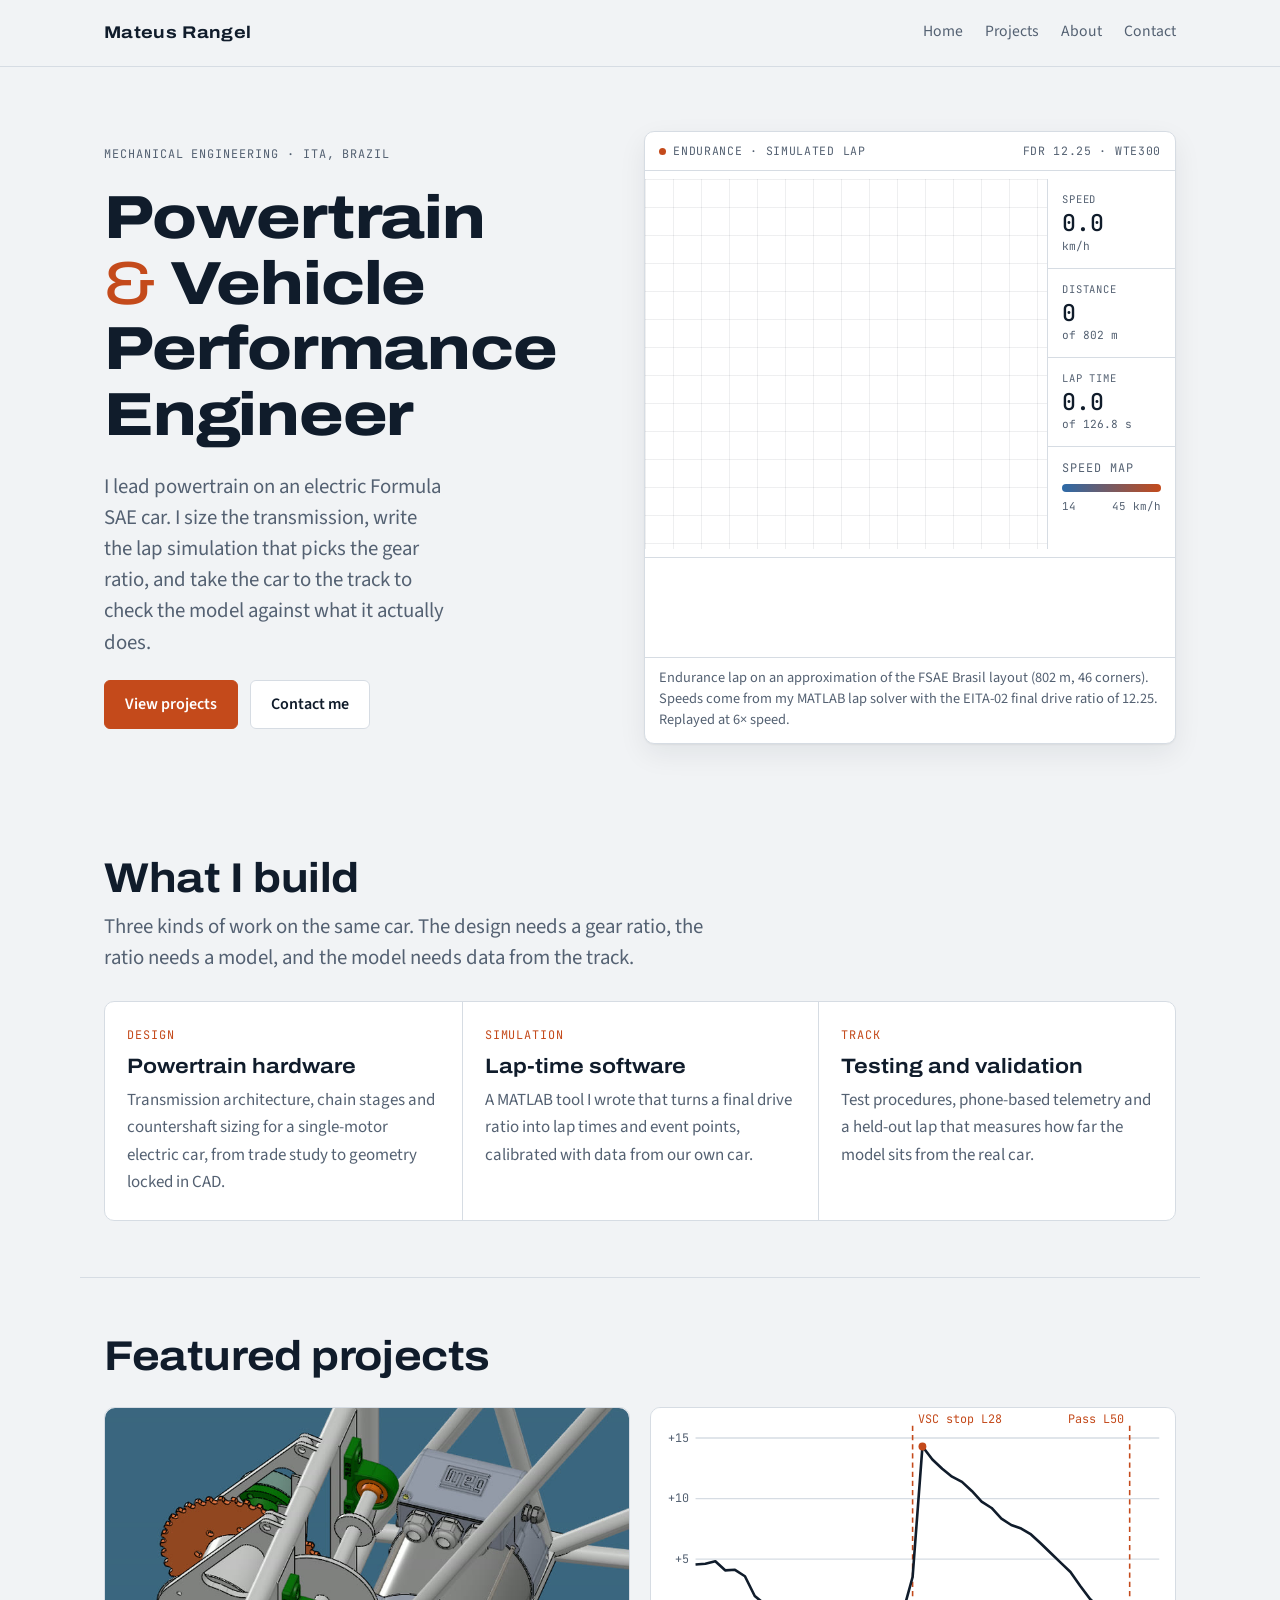
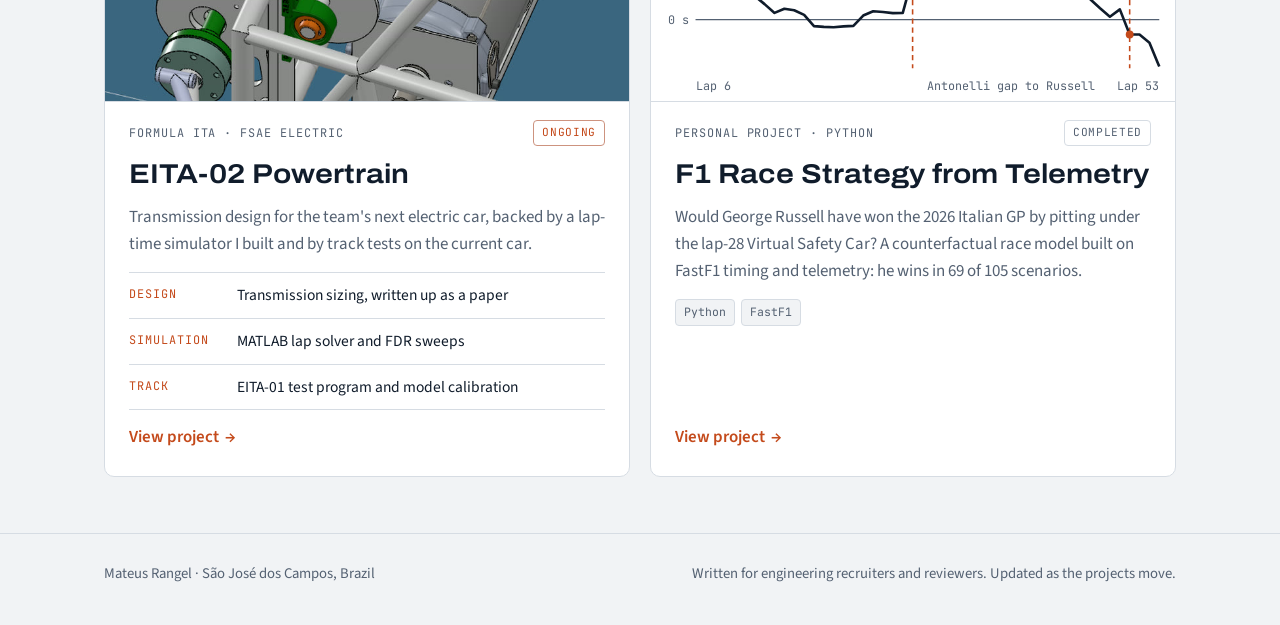
==== commit 784bd61c: "Atualiza F1 (projeto concluído, 69 de 105) e EITA-02 (FEA, coroas 59/60) - F1: status concluído, res" ====
--- a/index.html
+++ b/index.html
@@ -116,9 +116,9 @@
             <text x="34" y="216">Lap 6</text><text x="388" y="216" text-anchor="end">Lap 53</text><text x="211" y="216">Antonelli gap to Russell</text>
           </svg>
         </div>
-          <div class="card-top"><span class="label">Personal project · Python</span><span class="status live">In progress</span></div>
+          <div class="card-top"><span class="label">Personal project · Python</span><span class="status">Completed</span></div>
           <h3>F1 Race Strategy from Telemetry</h3>
-          <p>Would George Russell have won the 2026 Italian GP by pitting under the lap-28 Virtual Safety Car? A counterfactual race model built on FastF1 timing and telemetry.</p>
+          <p>Would George Russell have won the 2026 Italian GP by pitting under the lap-28 Virtual Safety Car? A counterfactual race model built on FastF1 timing and telemetry: he wins in 69 of 105 scenarios.</p>
           <ul class="chips" aria-label="Tools">
             <li>Python</li><li>FastF1</li>
           </ul>
